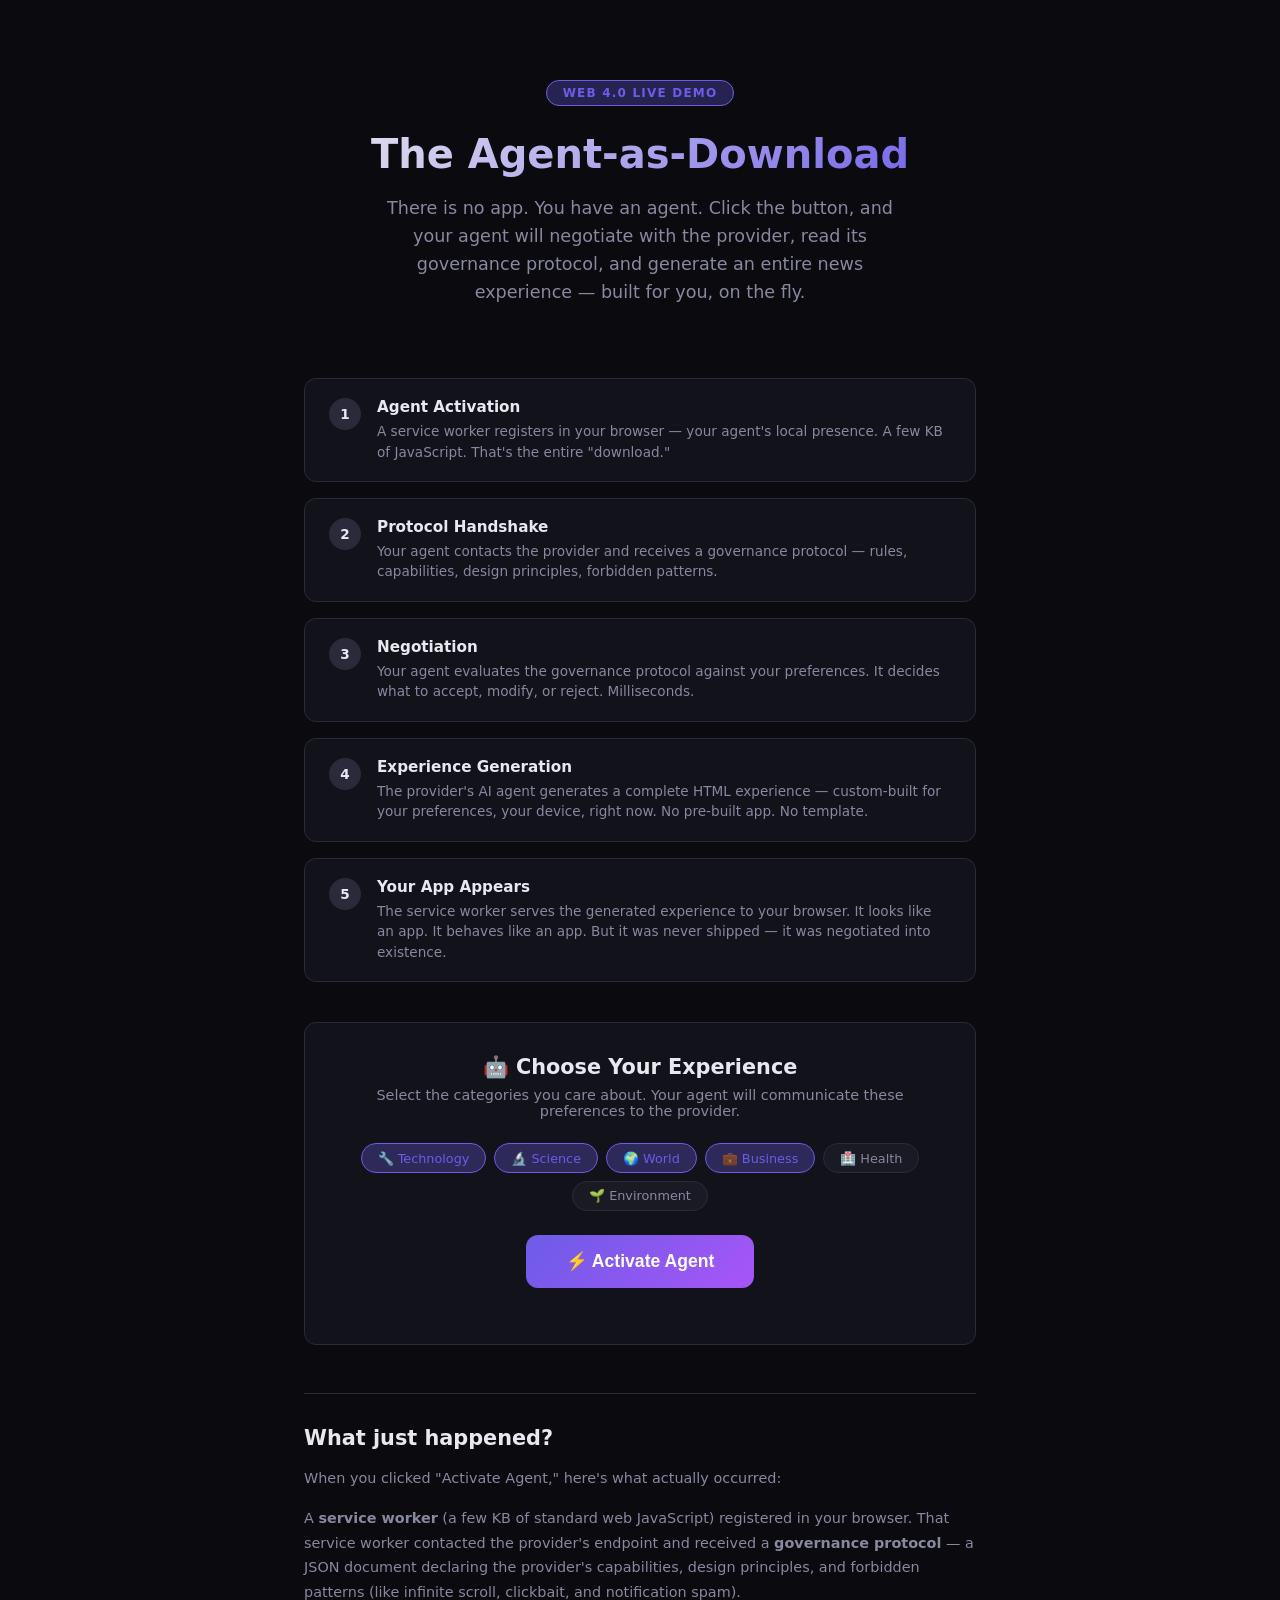
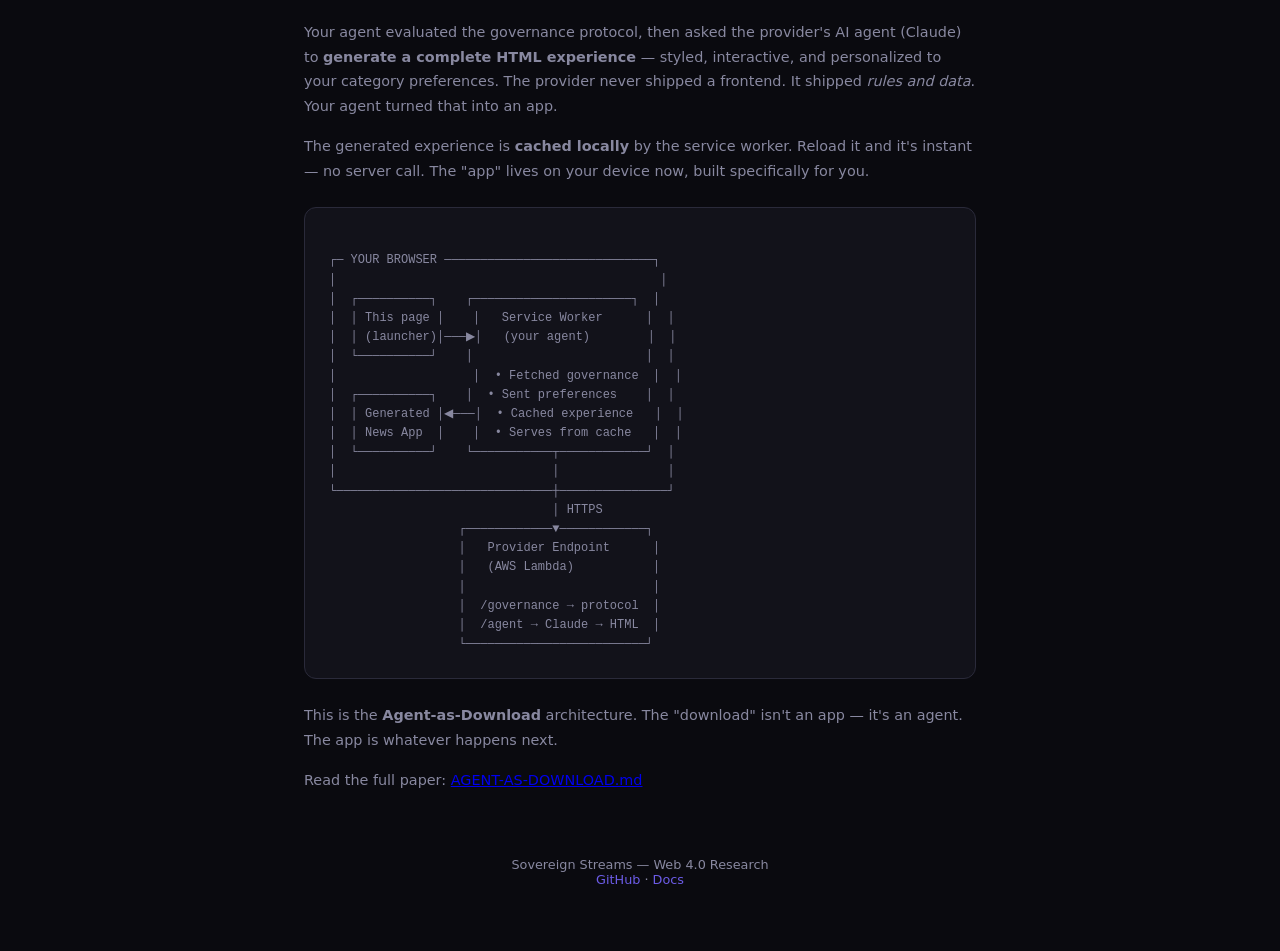
==== web4/demo/index.html @ baf5dd25 "Add web4 directory contents directly" ====
<!DOCTYPE html>
<html lang="en">
<head>
  <meta charset="UTF-8">
  <meta name="viewport" content="width=device-width, initial-scale=1.0">
  <title>Agent-as-Download — Live Demo</title>
  <style>
    :root {
      --bg: #0a0a0f;
      --surface: #12121a;
      --surface-hover: #1a1a25;
      --border: #2a2a3a;
      --text: #e8e8f0;
      --text-dim: #8888a0;
      --accent: #6c5ce7;
      --accent-glow: rgba(108, 92, 231, 0.3);
      --success: #00d2a0;
      --success-glow: rgba(0, 210, 160, 0.3);
      --warn: #f39c12;
      --danger: #e74c3c;
      --radius: 12px;
    }

    * { margin: 0; padding: 0; box-sizing: border-box; }

    body {
      font-family: -apple-system, BlinkMacSystemFont, 'Segoe UI', system-ui, sans-serif;
      background: var(--bg);
      color: var(--text);
      min-height: 100vh;
      overflow-x: hidden;
    }

    .container {
      max-width: 720px;
      margin: 0 auto;
      padding: 2rem 1.5rem;
    }

    /* Hero */
    .hero {
      text-align: center;
      padding: 3rem 0 2rem;
    }

    .hero-badge {
      display: inline-block;
      background: var(--accent-glow);
      border: 1px solid var(--accent);
      color: var(--accent);
      padding: 0.3rem 1rem;
      border-radius: 20px;
      font-size: 0.75rem;
      font-weight: 600;
      text-transform: uppercase;
      letter-spacing: 0.1em;
      margin-bottom: 1.5rem;
    }

    .hero h1 {
      font-size: 2.5rem;
      font-weight: 700;
      line-height: 1.2;
      margin-bottom: 1rem;
      background: linear-gradient(135deg, #e8e8f0, #6c5ce7);
      -webkit-background-clip: text;
      -webkit-text-fill-color: transparent;
      background-clip: text;
    }

    .hero p {
      color: var(--text-dim);
      font-size: 1.1rem;
      line-height: 1.6;
      max-width: 540px;
      margin: 0 auto;
    }

    /* How it works */
    .steps {
      display: flex;
      flex-direction: column;
      gap: 1rem;
      margin: 2.5rem 0;
    }

    .step {
      display: flex;
      align-items: flex-start;
      gap: 1rem;
      background: var(--surface);
      border: 1px solid var(--border);
      border-radius: var(--radius);
      padding: 1.2rem 1.5rem;
      transition: all 0.3s ease;
    }

    .step.active {
      border-color: var(--accent);
      box-shadow: 0 0 20px var(--accent-glow);
    }

    .step.done {
      border-color: var(--success);
      box-shadow: 0 0 20px var(--success-glow);
    }

    .step-num {
      flex-shrink: 0;
      width: 32px;
      height: 32px;
      border-radius: 50%;
      background: var(--border);
      display: flex;
      align-items: center;
      justify-content: center;
      font-size: 0.85rem;
      font-weight: 700;
      transition: all 0.3s ease;
    }

    .step.active .step-num { background: var(--accent); }
    .step.done .step-num { background: var(--success); }

    .step-content h3 {
      font-size: 0.95rem;
      font-weight: 600;
      margin-bottom: 0.3rem;
    }

    .step-content p {
      font-size: 0.85rem;
      color: var(--text-dim);
      line-height: 1.5;
    }

    /* Agent activation area */
    .agent-panel {
      background: var(--surface);
      border: 1px solid var(--border);
      border-radius: var(--radius);
      padding: 2rem;
      text-align: center;
      margin: 2rem 0;
    }

    .agent-panel h2 {
      font-size: 1.3rem;
      margin-bottom: 0.5rem;
    }

    .agent-panel p {
      color: var(--text-dim);
      font-size: 0.9rem;
      margin-bottom: 1.5rem;
    }

    /* Preferences */
    .prefs {
      display: flex;
      flex-wrap: wrap;
      gap: 0.5rem;
      justify-content: center;
      margin-bottom: 1.5rem;
    }

    .pref-pill {
      background: var(--surface-hover);
      border: 1px solid var(--border);
      border-radius: 20px;
      padding: 0.4rem 1rem;
      font-size: 0.8rem;
      color: var(--text-dim);
      cursor: pointer;
      transition: all 0.2s ease;
      user-select: none;
    }

    .pref-pill:hover { border-color: var(--accent); color: var(--text); }
    .pref-pill.selected { background: var(--accent-glow); border-color: var(--accent); color: var(--accent); }

    /* Big button */
    .activate-btn {
      display: inline-flex;
      align-items: center;
      gap: 0.7rem;
      background: linear-gradient(135deg, #6c5ce7, #a855f7);
      color: white;
      border: none;
      border-radius: var(--radius);
      padding: 1rem 2.5rem;
      font-size: 1.1rem;
      font-weight: 600;
      cursor: pointer;
      transition: all 0.3s ease;
      position: relative;
      overflow: hidden;
    }

    .activate-btn:hover {
      transform: translateY(-2px);
      box-shadow: 0 8px 30px var(--accent-glow);
    }

    .activate-btn:disabled {
      opacity: 0.6;
      cursor: not-allowed;
      transform: none;
      box-shadow: none;
    }

    .activate-btn .spinner {
      display: none;
      width: 20px;
      height: 20px;
      border: 2px solid rgba(255,255,255,0.3);
      border-top-color: white;
      border-radius: 50%;
      animation: spin 0.8s linear infinite;
    }

    .activate-btn.loading .spinner { display: block; }
    .activate-btn.loading .btn-text { display: none; }

    @keyframes spin { to { transform: rotate(360deg); } }

    /* Status log */
    .status-log {
      margin-top: 1.5rem;
      text-align: left;
      max-height: 0;
      overflow: hidden;
      transition: max-height 0.5s ease;
    }

    .status-log.visible { max-height: 400px; }

    .log-entry {
      display: flex;
      align-items: center;
      gap: 0.7rem;
      padding: 0.5rem 0;
      font-size: 0.85rem;
      color: var(--text-dim);
      font-family: 'SF Mono', 'Fira Code', monospace;
      opacity: 0;
      transform: translateX(-10px);
      animation: slideIn 0.3s ease forwards;
    }

    @keyframes slideIn {
      to { opacity: 1; transform: translateX(0); }
    }

    .log-icon { font-size: 1rem; }

    /* Experience frame */
    .experience-frame {
      display: none;
      margin-top: 2rem;
      border: 1px solid var(--border);
      border-radius: var(--radius);
      overflow: hidden;
      background: white;
    }

    .experience-frame.visible { display: block; }

    .experience-header {
      background: var(--surface);
      border-bottom: 1px solid var(--border);
      padding: 0.8rem 1.2rem;
      display: flex;
      align-items: center;
      justify-content: space-between;
    }

    .experience-header span {
      font-size: 0.8rem;
      color: var(--text-dim);
    }

    .experience-header .regen-btn {
      background: var(--surface-hover);
      border: 1px solid var(--border);
      border-radius: 6px;
      color: var(--text-dim);
      padding: 0.3rem 0.8rem;
      font-size: 0.75rem;
      cursor: pointer;
    }

    .experience-header .regen-btn:hover {
      border-color: var(--accent);
      color: var(--accent);
    }

    .experience-iframe {
      width: 100%;
      height: 80vh;
      border: none;
    }

    /* Concept explanation */
    .explainer {
      margin-top: 3rem;
      padding-top: 2rem;
      border-top: 1px solid var(--border);
    }

    .explainer h2 {
      font-size: 1.3rem;
      margin-bottom: 1rem;
    }

    .explainer p {
      color: var(--text-dim);
      font-size: 0.9rem;
      line-height: 1.7;
      margin-bottom: 1rem;
    }

    .explainer code {
      background: var(--surface);
      padding: 0.15rem 0.4rem;
      border-radius: 4px;
      font-size: 0.85em;
    }

    .architecture-diagram {
      background: var(--surface);
      border: 1px solid var(--border);
      border-radius: var(--radius);
      padding: 1.5rem;
      font-family: 'SF Mono', 'Fira Code', monospace;
      font-size: 0.75rem;
      line-height: 1.6;
      color: var(--text-dim);
      overflow-x: auto;
      margin: 1.5rem 0;
      white-space: pre;
    }

    .footer {
      text-align: center;
      padding: 3rem 0 2rem;
      color: var(--text-dim);
      font-size: 0.8rem;
    }

    .footer a {
      color: var(--accent);
      text-decoration: none;
    }

    .footer a:hover { text-decoration: underline; }

    /* Error state */
    .error-msg {
      background: rgba(231, 76, 60, 0.1);
      border: 1px solid var(--danger);
      border-radius: var(--radius);
      padding: 1rem;
      color: var(--danger);
      font-size: 0.9rem;
      margin-top: 1rem;
      display: none;
    }

    .error-msg.visible { display: block; }

    @media (max-width: 600px) {
      .hero h1 { font-size: 1.8rem; }
      .container { padding: 1.5rem 1rem; }
    }
  </style>
</head>
<body>

<div class="container">
  <div class="hero">
    <div class="hero-badge">Web 4.0 Live Demo</div>
    <h1>The Agent-as-Download</h1>
    <p>There is no app. You have an agent. Click the button, and your agent will negotiate with the provider, read its governance protocol, and generate an entire news experience — built for you, on the fly.</p>
  </div>

  <div class="steps">
    <div class="step" id="step-1">
      <div class="step-num">1</div>
      <div class="step-content">
        <h3>Agent Activation</h3>
        <p>A service worker registers in your browser — your agent's local presence. A few KB of JavaScript. That's the entire "download."</p>
      </div>
    </div>
    <div class="step" id="step-2">
      <div class="step-num">2</div>
      <div class="step-content">
        <h3>Protocol Handshake</h3>
        <p>Your agent contacts the provider and receives a governance protocol — rules, capabilities, design principles, forbidden patterns.</p>
      </div>
    </div>
    <div class="step" id="step-3">
      <div class="step-num">3</div>
      <div class="step-content">
        <h3>Negotiation</h3>
        <p>Your agent evaluates the governance protocol against your preferences. It decides what to accept, modify, or reject. Milliseconds.</p>
      </div>
    </div>
    <div class="step" id="step-4">
      <div class="step-num">4</div>
      <div class="step-content">
        <h3>Experience Generation</h3>
        <p>The provider's AI agent generates a complete HTML experience — custom-built for your preferences, your device, right now. No pre-built app. No template.</p>
      </div>
    </div>
    <div class="step" id="step-5">
      <div class="step-num">5</div>
      <div class="step-content">
        <h3>Your App Appears</h3>
        <p>The service worker serves the generated experience to your browser. It looks like an app. It behaves like an app. But it was never shipped — it was negotiated into existence.</p>
      </div>
    </div>
  </div>

  <div class="agent-panel">
    <h2>🤖 Choose Your Experience</h2>
    <p>Select the categories you care about. Your agent will communicate these preferences to the provider.</p>
    
    <div class="prefs" id="prefs">
      <span class="pref-pill selected" data-cat="technology">🔧 Technology</span>
      <span class="pref-pill selected" data-cat="science">🔬 Science</span>
      <span class="pref-pill selected" data-cat="world">🌍 World</span>
      <span class="pref-pill selected" data-cat="business">💼 Business</span>
      <span class="pref-pill" data-cat="health">🏥 Health</span>
      <span class="pref-pill" data-cat="environment">🌱 Environment</span>
    </div>

    <button class="activate-btn" id="activateBtn" onclick="activateAgent()">
      <span class="btn-text">⚡ Activate Agent</span>
      <div class="spinner"></div>
    </button>

    <div class="error-msg" id="errorMsg"></div>

    <div class="status-log" id="statusLog"></div>
  </div>

  <div class="experience-frame" id="experienceFrame">
    <div class="experience-header">
      <span>🤖 Agent-generated experience — <span id="genTimestamp"></span></span>
      <button class="regen-btn" onclick="regenerate()">↻ Regenerate</button>
    </div>
    <iframe class="experience-iframe" id="experienceIframe" sandbox="allow-scripts allow-same-origin"></iframe>
  </div>

  <div class="explainer">
    <h2>What just happened?</h2>
    <p>When you clicked "Activate Agent," here's what actually occurred:</p>
    <p>A <strong>service worker</strong> (a few KB of standard web JavaScript) registered in your browser. That service worker contacted the provider's endpoint and received a <strong>governance protocol</strong> — a JSON document declaring the provider's capabilities, design principles, and forbidden patterns (like infinite scroll, clickbait, and notification spam).</p>
    <p>Your agent evaluated the governance protocol, then asked the provider's AI agent (Claude) to <strong>generate a complete HTML experience</strong> — styled, interactive, and personalized to your category preferences. The provider never shipped a frontend. It shipped <em>rules and data</em>. Your agent turned that into an app.</p>
    <p>The generated experience is <strong>cached locally</strong> by the service worker. Reload it and it's instant — no server call. The "app" lives on your device now, built specifically for you.</p>

    <div class="architecture-diagram">
┌─ YOUR BROWSER ─────────────────────────────┐
│                                             │
│  ┌──────────┐    ┌──────────────────────┐  │
│  │ This page │    │   Service Worker      │  │
│  │ (launcher)│───▶│   (your agent)        │  │
│  └──────────┘    │                        │  │
│                   │  • Fetched governance  │  │
│  ┌──────────┐    │  • Sent preferences    │  │
│  │ Generated │◀───│  • Cached experience   │  │
│  │ News App  │    │  • Serves from cache   │  │
│  └──────────┘    └───────────┬────────────┘  │
│                              │               │
└──────────────────────────────┼───────────────┘
                               │ HTTPS
                  ┌────────────▼────────────┐
                  │   Provider Endpoint      │
                  │   (AWS Lambda)           │
                  │                          │
                  │  /governance → protocol  │
                  │  /agent → Claude → HTML  │
                  └─────────────────────────┘</div>

    <p>This is the <strong>Agent-as-Download</strong> architecture. The "download" isn't an app — it's an agent. The app is whatever happens next.</p>
    <p>Read the full paper: <a href="https://github.com/manvshealth/sovereign-streams/blob/main/web4/AGENT-AS-DOWNLOAD.md">AGENT-AS-DOWNLOAD.md</a></p>
  </div>

  <div class="footer">
    <p>Sovereign Streams — Web 4.0 Research</p>
    <p><a href="https://github.com/manvshealth/sovereign-streams">GitHub</a> · <a href="https://manvshealth.github.io/sovereign-streams">Docs</a></p>
  </div>
</div>

<script>
  // Configuration
  const PROVIDER_URL = getProviderUrl();
  let swRegistration = null;

  function getProviderUrl() {
    // Check URL params first (for local dev), then default to Lambda
    const params = new URLSearchParams(window.location.search);
    return params.get('provider') || 'https://o6gzqfadoj.execute-api.us-east-1.amazonaws.com';
  }

  // Preference pills
  document.querySelectorAll('.pref-pill').forEach(pill => {
    pill.addEventListener('click', () => {
      pill.classList.toggle('selected');
    });
  });

  function getSelectedCategories() {
    return [...document.querySelectorAll('.pref-pill.selected')].map(p => p.dataset.cat);
  }

  function log(icon, message) {
    const logEl = document.getElementById('statusLog');
    logEl.classList.add('visible');
    const entry = document.createElement('div');
    entry.className = 'log-entry';
    entry.innerHTML = `<span class="log-icon">${icon}</span><span>${message}</span>`;
    logEl.appendChild(entry);
    logEl.scrollTop = logEl.scrollHeight;
  }

  function setStep(num, state) {
    const step = document.getElementById(`step-${num}`);
    step.className = `step ${state}`;
  }

  function showError(msg) {
    const el = document.getElementById('errorMsg');
    el.textContent = msg;
    el.classList.add('visible');
  }

  async function activateAgent() {
    const btn = document.getElementById('activateBtn');
    btn.classList.add('loading');
    btn.disabled = true;
    document.getElementById('errorMsg').classList.remove('visible');
    document.getElementById('statusLog').innerHTML = '';
    document.getElementById('statusLog').classList.add('visible');
    document.getElementById('experienceFrame').classList.remove('visible');

    try {
      // Step 1: Register service worker (agent activation)
      setStep(1, 'active');
      log('🤖', 'Registering consumer agent (service worker)...');

      if (!('serviceWorker' in navigator)) {
        throw new Error('Service workers not supported in this browser. Try Chrome or Firefox.');
      }

      swRegistration = await navigator.serviceWorker.register('./sw.js');
      
      // Wait for SW to be active
      const sw = swRegistration.installing || swRegistration.waiting || swRegistration.active;
      if (sw.state !== 'activated') {
        await new Promise(resolve => {
          sw.addEventListener('statechange', () => {
            if (sw.state === 'activated') resolve();
          });
          if (sw.state === 'activated') resolve();
        });
      }

      setStep(1, 'done');
      log('✅', 'Agent activated (service worker registered)');

      // Configure SW with provider URL
      navigator.serviceWorker.controller?.postMessage({
        type: 'SET_PROVIDER_URL',
        data: { url: PROVIDER_URL }
      });

      // Step 2: Fetch governance protocol
      setStep(2, 'active');
      log('📋', `Contacting provider at ${new URL(PROVIDER_URL).hostname}...`);

      const govRes = await fetch(`${PROVIDER_URL}/governance`);
      if (!govRes.ok) throw new Error(`Provider returned ${govRes.status}`);
      const governance = await govRes.json();

      setStep(2, 'done');
      log('✅', `Received governance from "${governance.provider_name}"`);
      log('🛡️', `Forbidden patterns: ${governance.experience_guidance.forbidden_patterns.length} rules`);
      log('📝', `Required features: ${governance.experience_guidance.core_features.filter(f => f.priority === 'required').map(f => f.id).join(', ')}`);

      // Step 3: Negotiate
      setStep(3, 'active');
      const categories = getSelectedCategories();
      log('🤝', `Negotiating with preferences: ${categories.join(', ')}`);
      
      // Simulated negotiation check
      const forbidden = governance.experience_guidance.forbidden_patterns;
      log('🛡️', `Verified: no infinite scroll, no clickbait, no notification spam`);
      log('✅', 'Governance accepted — all constraints compatible');
      setStep(3, 'done');

      // Step 4: Generate experience
      setStep(4, 'active');
      log('⚡', 'Provider agent (Claude) is generating your experience...');
      log('⏳', 'This takes 5-15 seconds (AI is building your entire app)...');

      const startTime = Date.now();

      const genRes = await fetch(`${PROVIDER_URL}/agent`, {
        method: 'POST',
        headers: { 'Content-Type': 'application/json' },
        body: JSON.stringify({
          action: 'generate_experience',
          preferences: {
            categories,
            theme: window.matchMedia('(prefers-color-scheme: dark)').matches ? 'dark' : 'light',
            session_length: 'default',
          },
        }),
      });

      if (!genRes.ok) {
        const errText = await genRes.text();
        throw new Error(`Generation failed: ${genRes.status} — ${errText}`);
      }

      const result = await genRes.json();
      const elapsed = ((Date.now() - startTime) / 1000).toFixed(1);

      setStep(4, 'done');
      log('✅', `Experience generated in ${elapsed}s by ${result.model || 'AI'}`);
      log('📦', `HTML size: ${(result.html.length / 1024).toFixed(1)} KB — fully self-contained`);

      // Step 5: Display it
      setStep(5, 'active');
      log('🚀', 'Rendering experience...');

      const iframe = document.getElementById('experienceIframe');
      iframe.srcdoc = result.html;
      document.getElementById('genTimestamp').textContent = new Date(result.generated_at).toLocaleTimeString();
      document.getElementById('experienceFrame').classList.add('visible');

      setStep(5, 'done');
      log('✨', 'Your agent-generated experience is live. Scroll down to see it.');

      // Scroll to experience
      setTimeout(() => {
        document.getElementById('experienceFrame').scrollIntoView({ behavior: 'smooth', block: 'start' });
      }, 500);

    } catch (err) {
      console.error('Activation error:', err);
      log('❌', `Error: ${err.message}`);
      showError(err.message);
    } finally {
      btn.classList.remove('loading');
      btn.disabled = false;
    }
  }

  function regenerate() {
    activateAgent();
  }
</script>

</body>
</html>
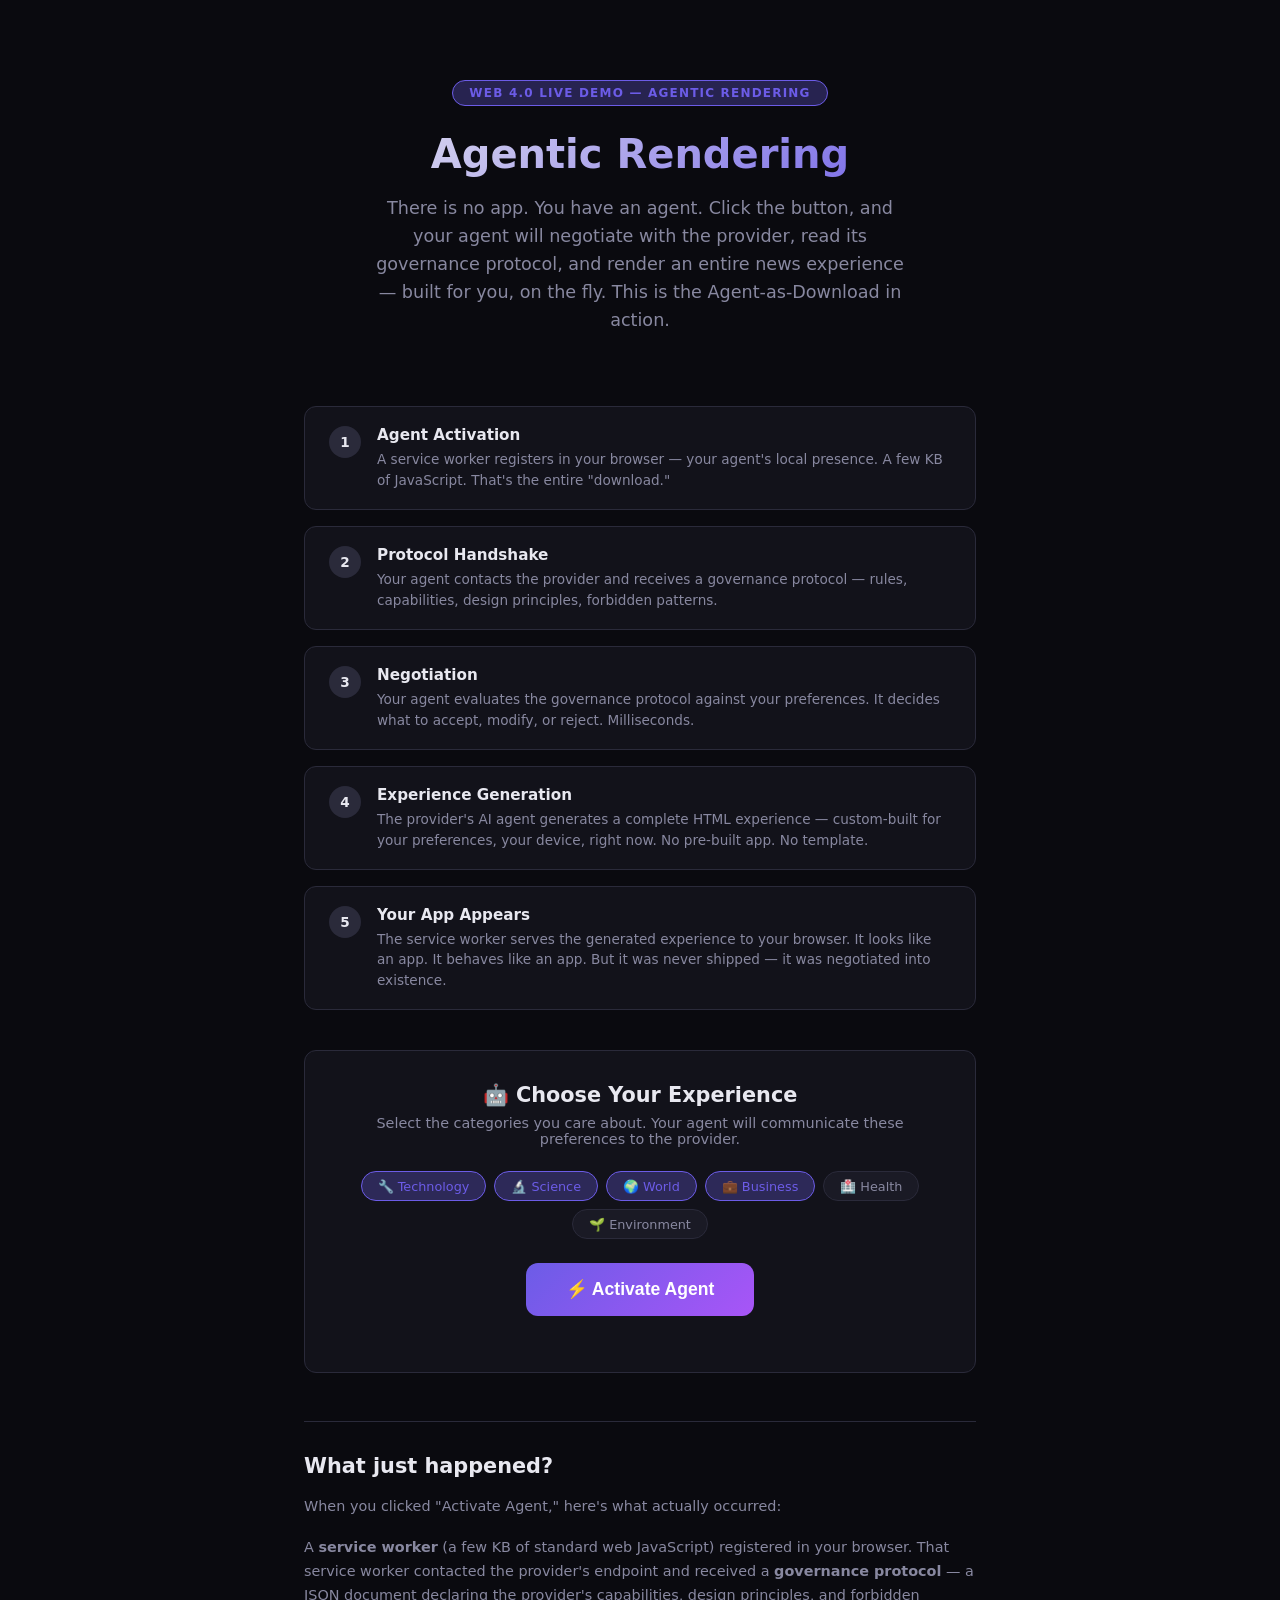
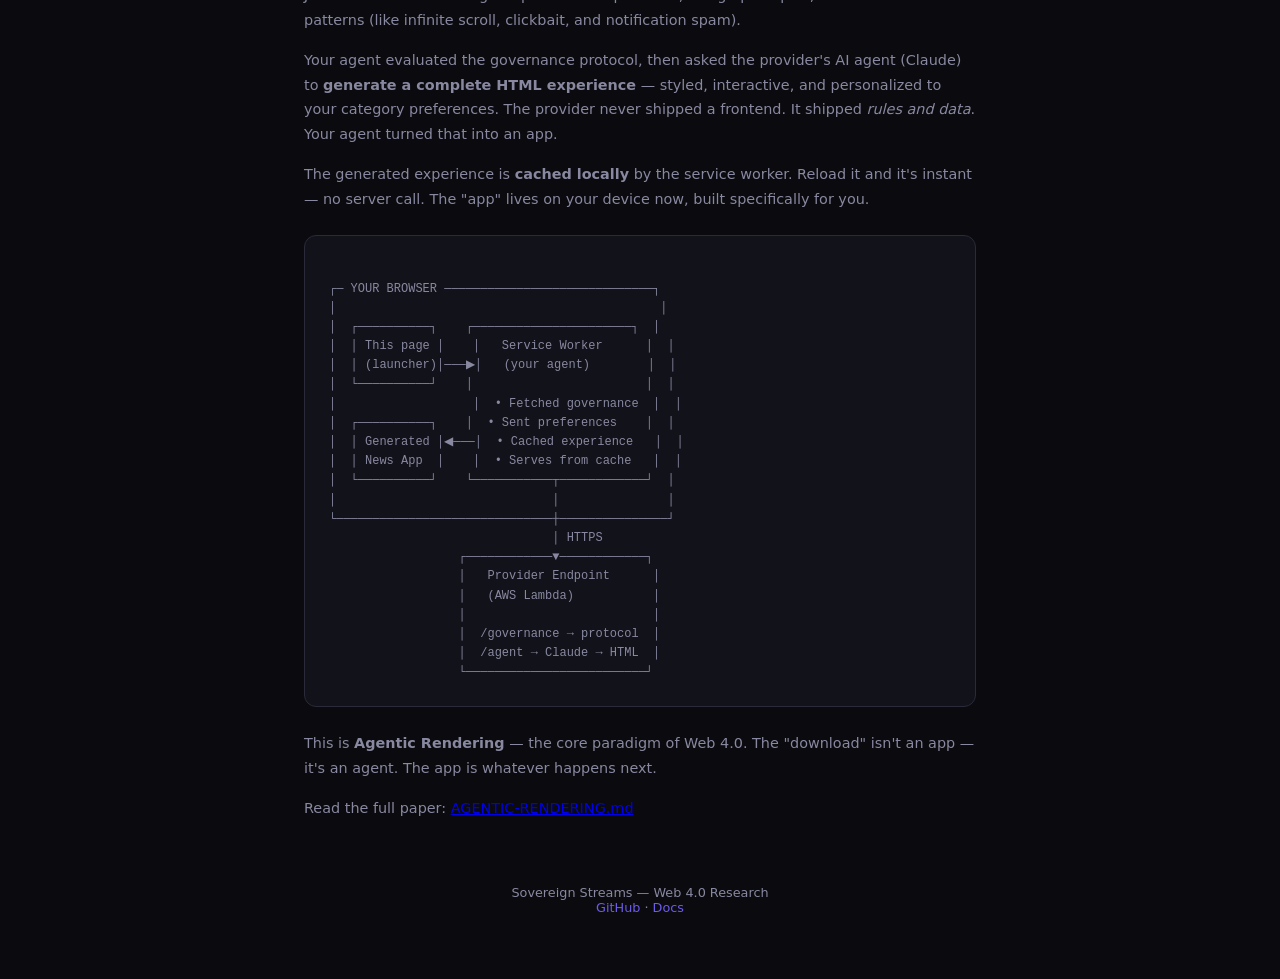
==== commit 1b86035d: "Rebrand: Agent-as-Download → Agentic Rendering Agentic Rendering is the paradigm. Agent-as-Download " ====
--- a/web4/demo/index.html
+++ b/web4/demo/index.html
@@ -3,7 +3,7 @@
 <head>
   <meta charset="UTF-8">
   <meta name="viewport" content="width=device-width, initial-scale=1.0">
-  <title>Agent-as-Download — Live Demo</title>
+  <title>Agentic Rendering — Live Demo</title>
   <style>
     :root {
       --bg: #0a0a0f;
@@ -379,9 +379,9 @@
 
 <div class="container">
   <div class="hero">
-    <div class="hero-badge">Web 4.0 Live Demo</div>
-    <h1>The Agent-as-Download</h1>
-    <p>There is no app. You have an agent. Click the button, and your agent will negotiate with the provider, read its governance protocol, and generate an entire news experience — built for you, on the fly.</p>
+    <div class="hero-badge">Web 4.0 Live Demo — Agentic Rendering</div>
+    <h1>Agentic Rendering</h1>
+    <p>There is no app. You have an agent. Click the button, and your agent will negotiate with the provider, read its governance protocol, and render an entire news experience — built for you, on the fly. This is the Agent-as-Download in action.</p>
   </div>
 
   <div class="steps">
@@ -483,13 +483,13 @@
                   │  /agent → Claude → HTML  │
                   └─────────────────────────┘</div>
 
-    <p>This is the <strong>Agent-as-Download</strong> architecture. The "download" isn't an app — it's an agent. The app is whatever happens next.</p>
-    <p>Read the full paper: <a href="https://github.com/manvshealth/sovereign-streams/blob/main/web4/AGENT-AS-DOWNLOAD.md">AGENT-AS-DOWNLOAD.md</a></p>
+    <p>This is <strong>Agentic Rendering</strong> — the core paradigm of Web 4.0. The "download" isn't an app — it's an agent. The app is whatever happens next.</p>
+    <p>Read the full paper: <a href="https://github.com/pauldiehl/sovereign-streams/blob/main/web4/AGENTIC-RENDERING.md">AGENTIC-RENDERING.md</a></p>
   </div>
 
   <div class="footer">
     <p>Sovereign Streams — Web 4.0 Research</p>
-    <p><a href="https://github.com/manvshealth/sovereign-streams">GitHub</a> · <a href="https://manvshealth.github.io/sovereign-streams">Docs</a></p>
+    <p><a href="https://github.com/pauldiehl/sovereign-streams">GitHub</a> · <a href="https://pauldiehl.github.io/sovereign-streams">Docs</a></p>
   </div>
 </div>
 
